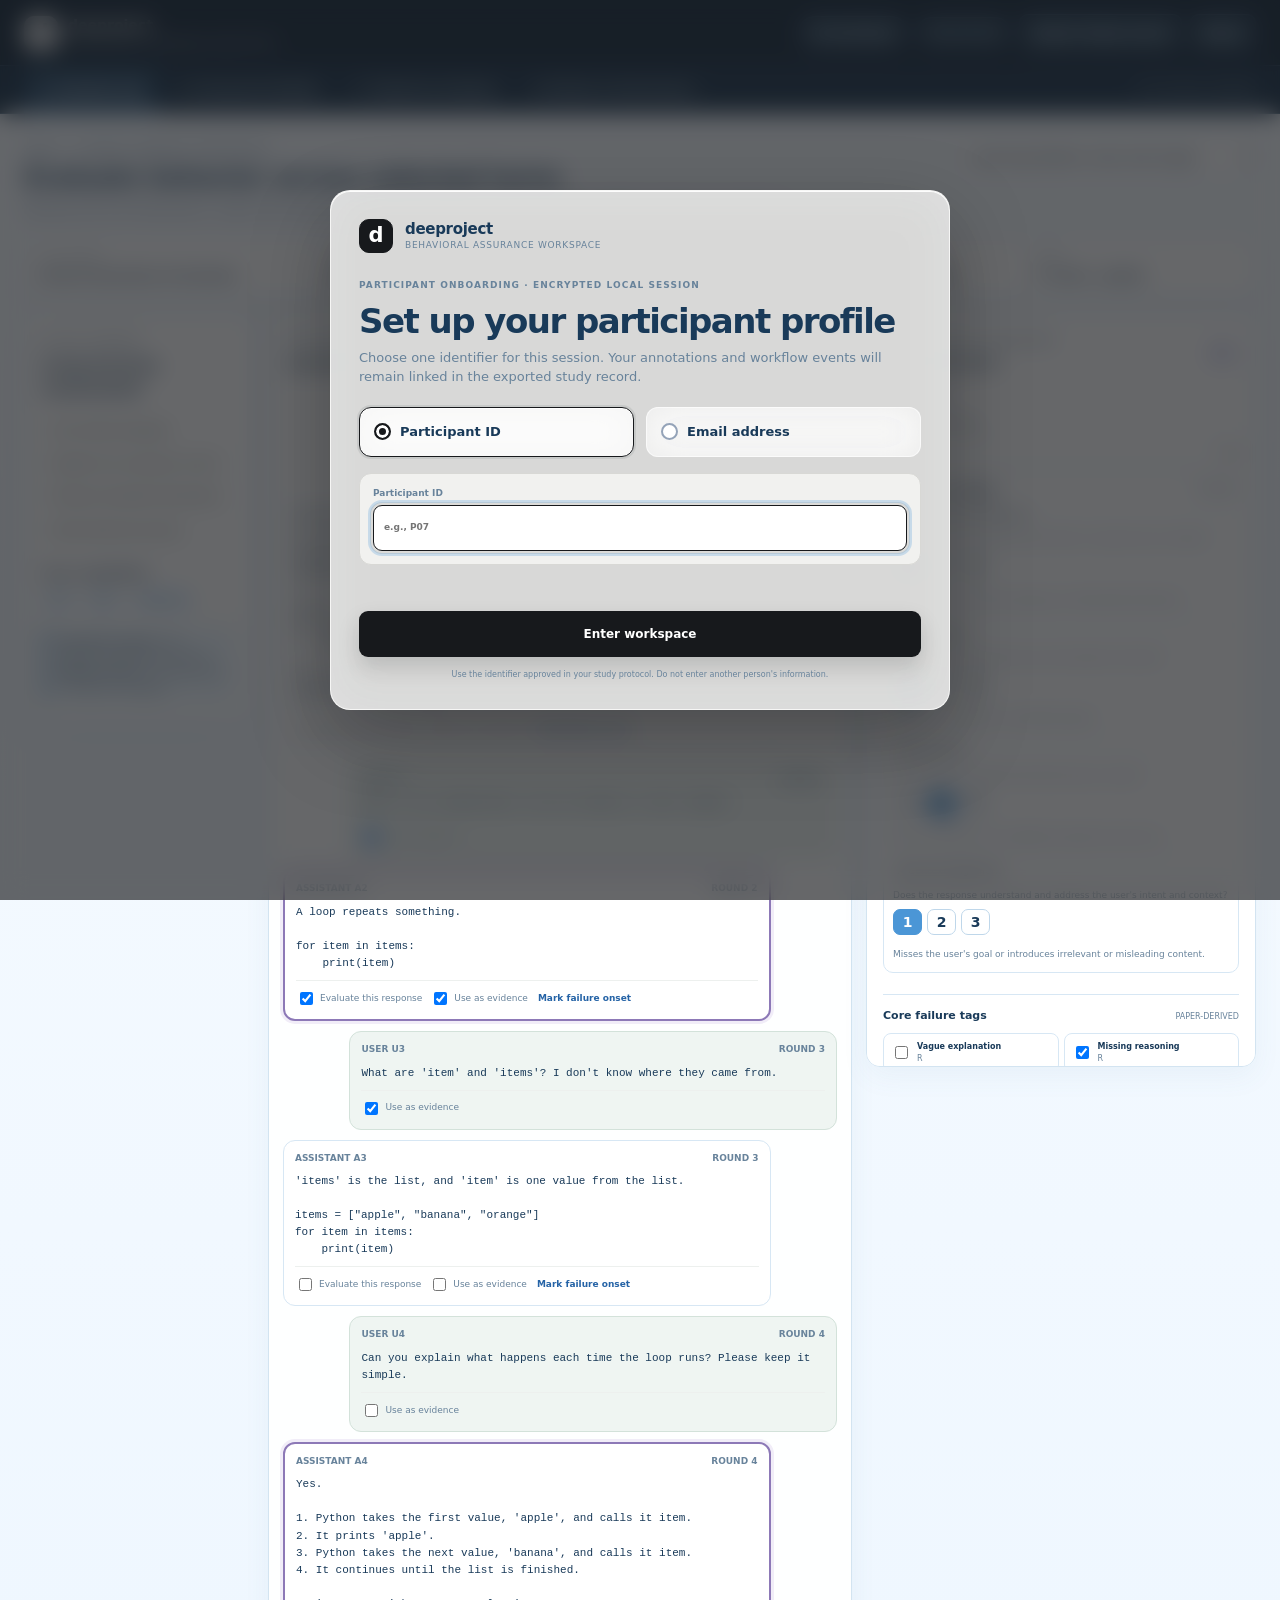
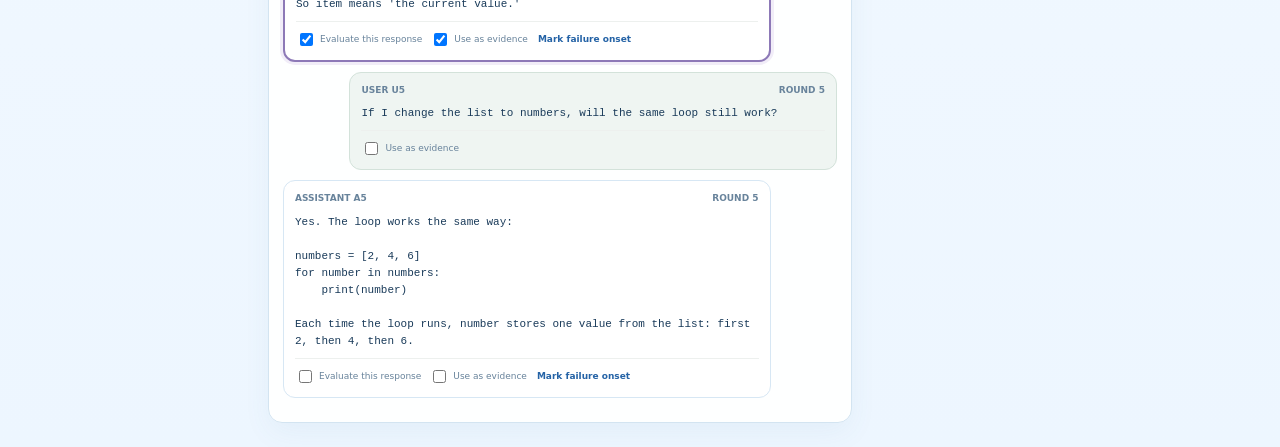
==== index.html @ 68ebdf33 "Add Deeproject testing prototype" ====
<!doctype html>
<html lang="en">
<head>
  <meta charset="utf-8">
  <meta name="viewport" content="width=device-width, initial-scale=1">
  <meta name="description" content="Deeproject behavioral assurance prototype">
  <title>deeproject - Behavioral Assurance</title>
  <link rel="stylesheet" href="./styles.css">
  <link rel="stylesheet" href="./onboarding.css">
</head>
<body>
  <div class="app-shell">
    <header class="topbar">
      <a class="brand" href="#scenario" aria-label="Deeproject home">
        <span class="brand-mark">d</span>
        <span><b>deeproject</b><small>Behavioral assurance prototype</small></span>
      </a>
      <div class="top-actions">
        <button id="profileButton" class="profile-chip" aria-label="Edit participant profile">Set participant</button>
        <span id="saveStatus" class="status-pill">Saved locally</span>
        <button id="exportStudy" class="button secondary">Export study record</button>
        <button id="resetStudy" class="button ghost">Reset</button>
      </div>
    </header>

    <nav class="primary-nav" aria-label="Primary navigation">
      <button data-route="scenario" class="nav-item active">1. Scenario Lab</button>
      <button data-route="framework" class="nav-item">2. Framework Builder</button>
      <button data-route="horizon" class="nav-item">3. Trajectory Analysis</button>
      <button data-route="review" class="nav-item">4. Review & Governance</button>
      <span id="progressText" class="progress-text">0 of 2 tasks complete</span>
    </nav>

    <main id="viewRoot" tabindex="-1"></main>
  </div>

  <div id="toast" class="toast" role="status" aria-live="polite"></div>
  <div id="onboardingModal" class="modal-backdrop hidden" role="dialog" aria-modal="true" aria-labelledby="onboardingTitle">
    <section class="onboarding-card">
      <div class="onboarding-brand"><span class="brand-mark dark">d</span><span><b>deeproject</b><small>Behavioral assurance workspace</small></span></div>
      <span class="eyebrow">Participant onboarding · encrypted local session</span>
      <h1 id="onboardingTitle">Set up your participant profile</h1>
      <p>Choose one identifier for this session. Your annotations and workflow events will remain linked in the exported study record.</p>
      <div class="identity-choice">
        <label class="identity-option"><input type="radio" name="identityType" value="participant_id" checked><span class="identity-radio" aria-hidden="true"></span><span class="identity-copy"><b>Participant ID</b></span></label>
        <label class="identity-option"><input type="radio" name="identityType" value="email"><span class="identity-radio" aria-hidden="true"></span><span class="identity-copy"><b>Email address</b></span></label>
      </div>
      <label class="stacked-label identity-field"><span id="identityLabel">Participant ID</span><input id="identityInput" autocomplete="off" placeholder="e.g., P07"></label>
      <div id="onboardingError" class="form-error" role="alert"></div>
      <button id="startWorkspace" class="button primary full">Enter workspace</button>
      <small class="privacy-copy">Use the identifier approved in your study protocol. Do not enter another person's information.</small>
    </section>
  </div>
  <script type="module" src="./app.js"></script>
</body>
</html>
---- styles.css ----
:root{
--ink:#193a59;
--muted:#68839b;
--bg:#f1f8ff;
--surface:#fff;
--line:#dbe5ee;
--line2:#c7d4df;
--nav:#e3f2ff;
--green:#4b96d6;
--green2:#eaf5ff;
--teal:#4b96d6;
--purple:#78afe0;
--red:#a94444;
--amber:#a66a1f;
--shadow:0 18px 48px rgba(14,32,56,.11);
--radius:14px;
--mono:"SFMono-Regular",Consolas,monospace}
*{
box-sizing:border-box}
body{
margin:0;
background:var(--bg);
color:var(--ink);
font:14px/1.5 Inter,ui-sans-serif,system-ui,-apple-system,BlinkMacSystemFont,"Segoe UI",sans-serif}
button,input,select,textarea{
font:inherit}
button{
cursor:pointer}
button:focus-visible,input:focus-visible,select:focus-visible,textarea:focus-visible{
outline:3px solid rgba(75,150,214,.25);
outline-offset:2px}
.app-shell{
min-height:100vh}
.topbar{
height:66px;
padding:0 24px;
background:linear-gradient(105deg,#eaf6ff 0%,#dceeff 55%,#e8f4ff 100%);
color:var(--ink);
display:flex;
align-items:center;
justify-content:space-between}
.brand{
display:flex;
align-items:center;
gap:10px;
color:var(--ink);
text-decoration:none}
.brand-mark{
width:34px;
height:34px;
border:1px solid rgba(100,224,229,.46);
border-radius:10px;
display:grid;
place-items:center;
font-size:21px;
font-weight:800}
.brand b,.brand small{
display:block}
.brand small{
color:#68839a;
font-size:10px;
letter-spacing:.06em;
text-transform:uppercase}
.top-actions,.header-actions,.decision-actions,.chip-row,.message-actions,.legend{
display:flex;
align-items:center;
gap:8px}
.primary-nav{
height:48px;
padding:0 24px;
background:#d9ecfc;
display:flex;
align-items:stretch;
gap:2px;
border-top:1px solid rgba(110,213,219,.13)}
.nav-item{
border:0;
background:transparent;
color:#58758f;
padding:0 15px;
font-size:12px;
font-weight:700}
.nav-item.active{
color:#153e66;
background:rgba(255,255,255,.72);
box-shadow:inset 0 -3px #4b96d6}
.progress-text{
margin-left:auto;
align-self:center;
color:#68839a;
font-size:11px}
.status-pill{
display:inline-flex;
padding:6px 10px;
border-radius:999px;
background:#edf7ff;
color:#245b84;
font-size:11px}
.button{
border:1px solid var(--line2);
border-radius:9px;
background:#fff;
color:var(--ink);
padding:9px 13px;
font-weight:750;
font-size:12px}
.button:hover{
transform:translateY(-1px);
box-shadow:0 5px 16px rgba(20,35,28,.08)}
.button.primary{
background:linear-gradient(110deg,#4b91cc,#68aae2);
border-color:var(--green);
color:#fff}
.button.success{
background:linear-gradient(110deg,#4b91cc,#68aae2);
border-color:#4d94cf;
color:#fff}
.button.secondary{
background:#fff}
.topbar .button.secondary{
background:#25372f;
border-color:#43574e;
color:#fff}
.button.ghost{
background:transparent;
color:inherit}
.topbar .button.ghost{
border-color:#41544c}
.button.full{
width:100%;
margin-top:12px}
.page{
padding:24px;
max-width:1680px;
margin:auto}
.page-header{
display:flex;
align-items:flex-start;
justify-content:space-between;
gap:24px;
margin-bottom:18px}
.page-header h1{
font-size:25px;
line-height:1.15;
margin:5px 0 6px;
letter-spacing:-.03em}
.page-header p{
margin:0;
max-width:780px;
color:var(--muted)}
.eyebrow{
font-size:9px;
color:var(--muted);
text-transform:uppercase;
letter-spacing:.12em;
font-weight:850}
.scenario-select,select,input,textarea{
border:1px solid var(--line2);
background:#fff;
border-radius:9px;
padding:9px 10px;
color:var(--ink)}
.scenario-select{
min-width:300px}
.context-strip{
display:grid;
grid-template-columns:1fr 1fr 1.4fr .8fr;
background:#fff;
border:1px solid var(--line);
border-radius:var(--radius);
margin-bottom:14px;
overflow:hidden}
.context-strip>div{
padding:12px 14px;
border-right:1px solid var(--line)}
.context-strip>div:last-child{
border:0}
.context-strip span,.summary-card span{
display:block;
font-size:9px;
color:var(--muted);
text-transform:uppercase;
letter-spacing:.07em}
.context-strip b{
font-size:11px}
.scenario-layout{
display:grid;
grid-template-columns:230px minmax(460px,1fr) 390px;
gap:14px;
align-items:start}
.context-panel,.conversation-panel,.evaluation-panel,.card,.framework-sidebar,.framework-editor,.quality-panel{
background:rgba(255,255,255,.94);
border:1px solid var(--line);
border-radius:var(--radius);
box-shadow:0 10px 32px rgba(16,42,68,.055)}
.context-panel,.evaluation-panel,.framework-sidebar,.quality-panel{
padding:16px}
.context-panel h2{
font-size:16px;
margin:4px 0 12px}
.context-panel h3{
font-size:11px;
margin:18px 0 7px}
.constraint{
font-size:11px;
border-bottom:1px solid #edf1ef;
padding:8px 0;
color:#34453e}
.chip{
font-size:9px;
padding:4px 7px;
border-radius:999px;
background:var(--green2);
color:var(--green);
font-weight:750}
.retrieval-item{
padding:8px;
border:1px dashed #b7cbc1;
border-radius:8px;
margin-top:6px;
font-size:10px}
.notice{
margin-top:14px;
padding:10px;
border-left:3px solid var(--teal);
background:#f1f8f7;
color:#45574f;
font-size:10px;
border-radius:6px}
.notice.warning{
border-color:var(--amber);
background:#fff8eb}
.conversation-panel{
padding:14px}
.conversation-head,.panel-title,.section-title{
display:flex;
justify-content:space-between;
align-items:center;
gap:10px}
.conversation-head{
padding:3px 3px 12px}
.conversation-head h2,.panel-title h2,.section-title h2{
font-size:14px;
margin:3px 0}
.legend{
font-size:9px;
color:var(--muted)}
.dot{
width:8px;
height:8px;
border-radius:50%;
display:inline-block}
.dot.target{
background:var(--purple)}
.dot.evidence{
background:var(--teal)}
.message-card{
width:88%;
border:1px solid var(--line);
border-radius:12px;
padding:11px;
margin:0 0 10px;
background:#fff}
.message-card.user{
margin-left:auto;
background:#eff5f2;
border-color:#d3e2da}
.message-card.selected-target{
border:2px solid #8d79b7;
box-shadow:0 0 0 3px #f1edf8}
.message-meta{
display:flex;
justify-content:space-between;
color:var(--muted);
font-size:9px;
font-weight:750;
text-transform:uppercase}
.message-card pre{
white-space:pre-wrap;
font:11px/1.55 var(--mono);
margin:8px 0}
.message-actions{
border-top:1px solid #edf0ee;
padding-top:8px;
font-size:9px;
color:var(--muted);
flex-wrap:wrap}
.message-actions label{
display:flex;
align-items:center;
gap:4px}
.text-button,.icon-button{
border:0;
background:transparent;
color:var(--teal);
padding:2px;
font-size:9px;
font-weight:750}
.evaluation-panel{
max-height:calc(100vh - 145px);
overflow:auto;
position:sticky;
top:14px}
.count-badge{
display:grid;
place-items:center;
border-radius:999px;
background:#eee9f7;
color:var(--purple);
padding:5px 8px;
font-size:10px;
font-weight:800}
.selection-summary{
display:flex;
gap:5px;
margin:9px 0}
.selection-summary span{
padding:4px 8px;
background:#eee9f7;
color:var(--purple);
border-radius:999px;
font-weight:800;
font-size:10px}
.evaluation-panel section{
padding:13px 0;
border-top:1px solid var(--line)}
.section-title h3{
font-size:11px;
margin:0}
.section-title>span{
font-size:8px;
color:var(--muted);
text-transform:uppercase}
.dimension-card{
border:1px solid var(--line);
border-radius:10px;
margin:8px 0;
padding:9px}
.dimension-card legend{
font-size:10px;
padding:0 4px}
.dimension-card p,.dimension-card small{
font-size:9px;
color:var(--muted);
margin:2px 0}
.score-options{
display:flex;
gap:5px;
margin:7px 0}
.score-options input{
position:absolute;
opacity:0}
.score-options span{
display:grid;
place-items:center;
width:29px;
height:26px;
border:1px solid var(--line2);
border-radius:7px;
font-weight:800}
.score-options input:checked+span{
background:var(--green);
color:#fff;
border-color:var(--green)}
.tag-grid{
display:grid;
grid-template-columns:1fr 1fr;
gap:5px;
margin-top:8px}
.tag-check{
display:flex;
gap:6px;
align-items:center;
padding:7px;
border:1px solid var(--line);
border-radius:8px}
.tag-check b,.tag-check small{
display:block;
font-size:8px}
.tag-check small{
color:var(--muted)}
.custom-tag{
display:flex;
justify-content:space-between;
align-items:center;
padding:6px 8px;
background:#f5f3fa;
border-radius:8px;
margin:5px 0}
.custom-tag b,.custom-tag small{
display:block;
font-size:9px}
.custom-tag small{
color:var(--muted)}
.mini-form{
display:grid;
grid-template-columns:1fr 1fr;
gap:6px;
margin-top:8px}
.mini-form input,.mini-form select{
min-width:0;
font-size:9px;
padding:7px}
.mini-form .button{
font-size:9px;
padding:7px}
.empty-copy,.subtle{
color:var(--muted);
font-size:9px}
.field-row,.two-fields,.anchor-grid{
display:grid;
grid-template-columns:1fr 1fr;
gap:10px}
.field-row label,.stacked-label,.framework-editor label{
display:grid;
gap:5px;
color:var(--muted);
font-size:9px;
font-weight:750}
.field-row select{
width:100%}
.stacked-label textarea{
min-height:70px;
resize:vertical}
.decision-actions{
display:grid;
grid-template-columns:1fr 1fr 1fr}
.comparator-card{
margin-top:14px;
padding:15px;
background:#fff;
border:1px solid var(--line);
border-radius:var(--radius)}
.comparator-grid,.summary-grid,.integration-grid{
display:grid;
grid-template-columns:repeat(4,1fr);
gap:10px;
margin-top:10px}
.comparator-grid article{
padding:11px;
background:#f7f9f8;
border:1px solid var(--line);
border-radius:10px}
.comparator-grid span,.comparator-grid b{
display:block}
.comparator-grid span{
font-size:8px;
color:var(--muted);
text-transform:uppercase}
.comparator-grid b{
font-size:10px;
margin:3px 0}
.comparator-grid p{
font-size:9px;
color:var(--muted);
margin:0}
.framework-shell{
display:grid;
grid-template-columns:260px minmax(560px,1fr) 280px;
gap:14px;
align-items:start}
.framework-sidebar,.quality-panel{
position:sticky;
top:14px}
.framework-sidebar .stacked-label{
margin-bottom:11px}
.core-list h2{
font-size:12px}
.core-item{
padding:9px;
border:1px solid var(--line);
border-radius:9px;
margin:7px 0}
.core-item.active{
border-color:#7aa58f;
background:var(--green2)}
.core-item b{
font-size:9px}
.core-item p{
font-size:8px;
color:var(--muted);
margin:4px 0}
.framework-editor{
padding:0 18px}
.editor-section{
display:grid;
grid-template-columns:32px 1fr;
gap:9px;
padding:18px 0;
border-bottom:1px solid var(--line)}
.editor-section:last-child{
border:0}
.editor-section h2{
font-size:13px;
margin:1px 0 10px}
.step-number,.score-box{
display:grid;
place-items:center;
width:25px;
height:25px;
border-radius:8px;
background:var(--green2);
color:var(--green);
font-weight:850}
.framework-editor input,.framework-editor select,.framework-editor textarea{
width:100%}
.framework-editor textarea{
min-height:78px;
resize:vertical}
.anchor-grid{
grid-template-columns:repeat(3,1fr)}
.anchor-grid textarea{
min-height:130px}
.anchor-grid label{
position:relative}
.score-box{
display:inline-grid;
margin-right:5px}
.quality-score span,.quality-score b{
display:block}
.quality-score b{
font-size:25px}
.progress-bar{
height:7px;
background:#e7ece9;
border-radius:999px;
overflow:hidden;
margin:8px 0 13px}
.progress-bar i{
display:block;
height:100%;
background:var(--green)}
.quality-check{
display:flex;
gap:8px;
padding:8px;
border-bottom:1px solid var(--line);
font-size:9px}
.quality-check.pass b{
color:var(--green)}
.quality-check.fail b{
color:var(--amber)}
.preview-card{
margin-top:15px}
.preview-card pre,.json-preview{
white-space:pre-wrap;
overflow:auto;
font:9px/1.5 var(--mono);
background:#15211c;
color:#cbe2d7;
border-radius:10px;
padding:12px}
.summary-card{
padding:15px;
background:#fff;
border:1px solid var(--line);
border-radius:var(--radius)}
.summary-card b{
display:block;
font-size:18px;
margin:5px 0}
.summary-card p{
font-size:9px;
color:var(--muted);
margin:0}
.review-layout{
display:grid;
grid-template-columns:1.25fr .75fr;
gap:14px;
margin-top:14px}
.card{
padding:16px}
.card table{
width:100%;
border-collapse:collapse;
margin-top:10px}
.card th,.card td{
text-align:left;
border-bottom:1px solid var(--line);
padding:9px;
font-size:9px}
.integration-grid{
grid-template-columns:repeat(3,1fr)}
.integration-grid .card h2{
font-size:15px}
.integration-row{
padding:9px 0;
border-bottom:1px solid var(--line);
font-size:10px}
.integration-row b{
color:var(--green);
margin-right:7px}
.architecture-flow{
display:flex;
align-items:center;
justify-content:center;
gap:13px;
margin:25px 0}
.architecture-flow div{
border:1px solid var(--line2);
padding:13px;
border-radius:10px;
background:#f8faf9;
font-weight:750;
font-size:10px}
.toast{
position:fixed;
right:18px;
bottom:18px;
background:#13201a;
color:#fff;
border-radius:10px;
padding:11px 14px;
box-shadow:var(--shadow);
font-size:11px;
opacity:0;
transform:translateY(10px);
pointer-events:none;
transition:.2s;
z-index:50}
.toast.show{
opacity:1;
transform:translateY(0)}
@media(max-width:1180px){
.scenario-layout{
grid-template-columns:200px 1fr}
.evaluation-panel{
grid-column:1/-1;
position:static;
max-height:none}
.framework-shell{
grid-template-columns:220px 1fr}
.quality-panel{
grid-column:1/-1;
position:static}
.comparator-grid{
grid-template-columns:1fr 1fr}
}
@media(max-width:760px){
.topbar{
height:auto;
padding:12px;
align-items:flex-start}
.top-actions{
flex-wrap:wrap;
justify-content:flex-end}
.primary-nav{
padding:0 8px;
overflow:auto}
.nav-item{
padding:0 9px;
white-space:nowrap}
.progress-text{
display:none}
.page{
padding:13px}
.page-header{
display:block}
.page-header>*+*{
margin-top:12px}
.scenario-select{
min-width:0;
width:100%}
.context-strip,.scenario-layout,.framework-shell,.review-layout,.summary-grid,.integration-grid{
grid-template-columns:1fr}
.context-strip>div{
border-right:0;
border-bottom:1px solid var(--line)}
.context-panel,.framework-sidebar,.quality-panel{
position:static}
.message-card{
width:96%}
.anchor-grid,.comparator-grid{
grid-template-columns:1fr}
.evaluation-panel{
grid-column:auto}
.architecture-flow{
flex-direction:column}
.framework-editor{
padding:0 12px}
}

/* CHI/AAAI study extensions */
.criterion-list{
display:grid;
gap:8px}
.criterion-tab{
width:100%;
text-align:left;
border:1px solid #dfe3e8;
background:#fff;
border-radius:10px;
padding:10px}
.criterion-tab.active{
border-color:#111827}
.criterion-tab small{
display:block;
color:#667085;
margin-top:4px}
.timeline-grid{
display:grid;
grid-template-columns:repeat(5,minmax(90px,1fr));
gap:12px}
.timeline-node{
border:1px solid #dfe3e8;
border-top:5px solid #98a2b3;
border-radius:10px;
padding:14px}
.timeline-node span,.timeline-node small{
display:block}
.timeline-node.onset{
border-top-color:#d92d20}
.timeline-node.at-risk{
border-top-color:#f79009}
.timeline-node.recovered{
border-top-color:#12b76a}
.metric-row{
display:grid;
grid-template-columns:1fr auto;
gap:8px;
margin:14px 0}
.metric-row i{
grid-column:1/-1;
height:7px;
background:#155eef;
border-radius:9px}
.constraint-row{
display:flex;
justify-content:space-between;
padding:12px 0;
border-bottom:1px solid #eaecf0}
.proposal-grid{
display:grid;
grid-template-columns:repeat(4,1fr);
gap:10px}
.proposal-grid div{
padding:12px;
background:#f8fafc;
border-radius:10px}
.proposal-grid span,.proposal-grid b{
display:block}
.auto-proposal{
margin-bottom:16px}
@media(max-width:900px){
.timeline-grid,.proposal-grid{
grid-template-columns:1fr 1fr}
}

/* Multi-value domain failure tags */
.framework-editor .failure-tags-field {
display: block;
margin-top: 18px;
padding-bottom: 18px;
}

.framework-editor #criterionTags {
display: block;
width: 100%;
min-height: 140px;
margin-top: 7px;
padding: 13px 14px;
line-height: 1.6;
resize: vertical;
}

.framework-editor .failure-tags-field small {
display: block;
margin-top: 7px;
color: var(--muted);
}

/* Turn-level trajectory analytics */
.source-switcher, .timeline-strip, .heat-legend, .prediction-stats { display: flex; align-items: center; gap: 8px; }
.comparator-toggle { border: 1px solid var(--line2); background: #fff; border-radius: 999px; padding: 8px 12px; font-weight: 750; color: var(--muted); }
.comparator-toggle.active { background: var(--nav); border-color: var(--nav); color: #fff; }
.compact-timeline, .heatmap-card { margin-bottom: 14px; }
.timeline-strip { overflow-x: auto; padding: 5px 0; }
.compact-turn { min-width: 92px; border: 1px solid var(--line); border-top: 4px solid #98a2b3; border-radius: 9px; background: #fff; padding: 8px; text-align: left; }
.compact-turn b, .compact-turn span, .prediction-stats span, .prediction-stats b { display: block; }
.compact-turn span { font-size: 9px; color: var(--muted); }
.compact-turn.violated { border-top-color: #d92d20; }
.compact-turn.persistent, .compact-turn.at-risk { border-top-color: #f79009; }
.compact-turn.recovered { border-top-color: #12b76a; }
.compact-turn.retained { border-top-color: #667085; }
.compact-turn.predicted { border-style: dashed; border-top-color: #7f56d9; background: #f9f5ff; }
.compact-turn.active { box-shadow: 0 0 0 3px rgba(33,126,120,.18); }
.timeline-link { color: #98a2b3; font-weight: 900; }
.timeline-link.prediction { color: #7f56d9; }
.trajectory-scroll { overflow-x: auto; padding-bottom: 8px; }
.trajectory-matrix { min-width: 820px; }
.heat-row { display: grid; grid-template-columns: minmax(230px,1.6fr) repeat(var(--turn-count),minmax(72px,.55fr)) minmax(90px,.7fr); gap: 6px; align-items: center; margin: 6px 0; }
.heat-header { position: sticky; top: 0; background: #fff; z-index: 2; font-size: 10px; color: var(--muted); font-weight: 800; }
.heat-header > div:not(:first-child) { text-align: center; }
.heat-label { display: flex; flex-direction: column; min-width: 0; }
.heat-label b { font-size: 11px; white-space: nowrap; overflow: hidden; text-overflow: ellipsis; }
.heat-label span { font-size: 9px; color: var(--muted); }
.heat-label.domain { padding-left: 12px; border-left: 3px solid #7f56d9; }
.heat-label.tag { padding-left: 12px; border-left: 3px solid #f79009; }
.heat-section-label { margin: 16px 0 7px; padding: 7px 9px; background: #f2f4f7; border-radius: 7px; color: #475467; font-size: 9px; font-weight: 850; text-transform: uppercase; letter-spacing: .08em; }
.heat-cell { height: 38px; border: 0; border-radius: 7px; font-weight: 850; }
.heat-cell.score-1, .heat-legend .score-1 { background: #fee4e2; color: #b42318; }
.heat-cell.score-2, .heat-legend .score-2 { background: #fef0c7; color: #b54708; }
.heat-cell.score-3, .heat-legend .score-3 { background: #dcfae6; color: #067647; }
.heat-cell.empty, .heat-cell.tag-off { background: #f2f4f7; color: #98a2b3; }
.heat-cell.tag-on { background: #fce7f6; color: #c11574; }
.heat-cell.disagreement-0 { background: #dcfae6; color: #067647; }
.heat-cell.disagreement-1 { background: #fef0c7; color: #b54708; }
.heat-cell.disagreement-2 { background: #fee4e2; color: #b42318; }
.heat-legend span { display: inline-grid; place-items: center; width: 24px; height: 24px; border-radius: 6px; font-weight: 850; }
.prediction-cell { height: 38px; display: grid; place-items: center; border-radius: 7px; background: #f2f4f7; font-weight: 850; }
.prediction-cell.risk-low { background: #ecfdf3; color: #067647; }
.prediction-cell.risk-medium { background: #fffaeb; color: #b54708; }
.prediction-cell.risk-high { background: #fef3f2; color: #b42318; }
.trajectory-bottom { display: grid; grid-template-columns: 1.2fr .8fr; gap: 14px; }
.turn-text { white-space: pre-wrap; background: #f8faf9; border: 1px solid var(--line); border-radius: 9px; padding: 12px; }
.prediction-stats { margin: 12px 0; }
.prediction-stats article { flex: 1; background: #f8faf9; border-radius: 9px; padding: 12px; }
.prediction-stats b { font-size: 24px; }
.comparator-explanation { margin-top: 14px; }

@media (max-width: 800px) {
  .source-switcher { flex-wrap: wrap; margin-top: 12px; }
  .trajectory-bottom { grid-template-columns: 1fr; }
  .heat-row { grid-template-columns: minmax(180px,1.4fr) repeat(var(--turn-count),68px) 88px; }
}

/* Combined Review & Governance */
.governance-section, .export-section { margin-top: 14px; }
.governance-summary { display: grid; grid-template-columns: repeat(4,1fr); gap: 10px; margin: 14px 0; }
.governance-summary article { background: #f8faf9; border: 1px solid var(--line); border-radius: 9px; padding: 11px; }
.governance-summary span, .governance-summary b, .annotator-row small { display: block; }
.governance-summary span { color: var(--muted); font-size: 9px; text-transform: uppercase; }
.governance-summary b { margin-top: 4px; font-size: 18px; }
.annotator-list { display: grid; gap: 8px; margin: 14px 0; }
.annotator-row { display: grid; grid-template-columns: minmax(130px,1fr) 150px auto; gap: 10px; align-items: center; border: 1px solid var(--line); border-radius: 9px; padding: 10px; }
.annotator-row small { color: var(--muted); font-size: 9px; }
.annotator-actions, .export-actions { display: flex; gap: 8px; flex-wrap: wrap; }
.annotation-table-wrapper { overflow-x: auto; margin: 14px 0; }
.annotation-table { min-width: 650px; }
.integration-grid.compact { grid-template-columns: 1fr 1fr; gap: 14px; margin-top: 16px; }
.integration-grid.compact article { border: 1px solid var(--line); border-radius: 10px; padding: 14px; }
.integration-example { display: grid; gap: 6px; margin-top: 14px; padding: 13px; border-radius: 9px; background: #f8faf9; }
.integration-example code { overflow-x: auto; padding: 9px; background: #15211c; color: #cbe2d7; border-radius: 7px; }
.integration-example small { color: var(--muted); }

.governance-section .decision-actions .button,
.export-section .export-actions .button {
  flex: 0 0 210px;
  width: 210px;
  min-height: 42px;
  padding: 0 16px;
  border-radius: 10px;
  font-size: 11px;
  line-height: 1.2;
  white-space: nowrap;
}

.governance-section .decision-actions {
  display: flex;
  justify-content: flex-start;
  align-items: center;
  gap: 9px;
  margin-top: 14px;
}

.auto-proposal .decision-actions {
  display: flex;
  justify-content: flex-start;
  align-items: center;
  gap: 9px;
  margin-top: 12px;
}

.auto-proposal .decision-actions .button {
  width: auto;
  min-width: 0;
  padding: 8px 13px;
  font-size: 10px;
  white-space: nowrap;
}

@media (max-width: 760px) {
  .governance-summary, .integration-grid.compact { grid-template-columns: 1fr 1fr; }
  .annotator-row { grid-template-columns: 1fr; }
  .governance-section .decision-actions { align-items: stretch; flex-direction: column; }
  .governance-section .decision-actions .button { width: 100%; }
  .auto-proposal .decision-actions { align-items: stretch; flex-direction: column; }
  .auto-proposal .decision-actions .button { width: 100%; }
  .governance-section .decision-actions .button,
  .export-section .export-actions .button { flex-basis: auto; width: 100%; }
}

/* Monochrome product theme: warm light gray surfaces with black actions. */
:root {
  --ink: #202326;
  --muted: #6f7479;
  --bg: #f1f1ef;
  --surface: #fbfbfa;
  --line: #dfdfdc;
  --line2: #cbcbc7;
  --nav: #e7e7e4;
  --green: #202326;
  --green2: #eeeeeb;
  --teal: #4b5055;
  --purple: #74797e;
  --shadow: 0 14px 38px rgba(20, 22, 24, .07);
}

body { background: #f1f1ef; }

.topbar {
  color: #202326;
  background: #f8f8f7;
  border-bottom-color: #d8d8d5;
}

.primary-nav {
  background: #e7e7e4;
  border-bottom-color: #d4d4d0;
}

.nav-item { color: #666b70; }
.nav-item.active {
  color: #17191c;
  background: #f8f8f7;
  box-shadow: inset 0 -3px #202326;
}

.brand-mark {
  color: #fff;
  border-color: #17191c;
  background: #17191c;
}

.brand small,
.progress-text { color: #777c80; }

.status-pill,
.profile-chip,
.topbar .button.secondary,
.topbar .button.ghost {
  color: #34383c;
  background: #f5f5f3;
  border-color: #cececa;
}

.button,
.button.secondary,
.button.ghost {
  color: #282b2e;
  border-color: #cfcfcb;
  background: #fbfbfa;
  box-shadow: none;
}

.button:hover {
  border-color: #858585;
  box-shadow: 0 7px 18px rgba(20, 22, 24, .09);
}

.button.primary,
.button.success {
  color: #fff;
  border-color: #17191c;
  background: #17191c;
  box-shadow: 0 7px 18px rgba(20, 22, 24, .13);
}

.context-panel,
.conversation-panel,
.evaluation-panel,
.card,
.framework-sidebar,
.framework-editor,
.quality-panel,
.context-strip,
.comparator-card {
  background: #fbfbfa;
  border-color: #dededb;
  box-shadow: 0 9px 24px rgba(20, 22, 24, .045);
}

.notice,
.preview-card pre,
.json-preview,
.integration-example code {
  color: #34383c;
  background: #eeeeeb;
  border-color: #d5d5d1;
}

.notice { border-left-color: #555a5f; }
.criterion-tab.active,
.compact-turn.active {
  border-color: #555a5f;
  box-shadow: 0 0 0 3px rgba(32, 35, 38, .09);
}
.progress-bar i { background: #33373b; }

/* Subtle monochrome glass layer. */
.topbar,
.primary-nav {
  background: rgba(247, 247, 245, .78);
  backdrop-filter: blur(20px) saturate(125%);
  -webkit-backdrop-filter: blur(20px) saturate(125%);
}

.context-panel,
.conversation-panel,
.evaluation-panel,
.card,
.framework-sidebar,
.framework-editor,
.quality-panel,
.context-strip,
.comparator-card {
  background: rgba(255, 255, 255, .68);
  border-color: rgba(255, 255, 255, .82);
  box-shadow: 0 12px 34px rgba(20, 22, 24, .07), inset 0 1px rgba(255, 255, 255, .9);
  backdrop-filter: blur(18px) saturate(120%);
  -webkit-backdrop-filter: blur(18px) saturate(120%);
}

.button,
.button.secondary,
.button.ghost {
  color: #24272a;
  background: rgba(255, 255, 255, .58);
  border-color: rgba(255, 255, 255, .88);
  box-shadow: 0 7px 20px rgba(20, 22, 24, .08), inset 0 1px rgba(255, 255, 255, .92);
  backdrop-filter: blur(14px) saturate(125%);
  -webkit-backdrop-filter: blur(14px) saturate(125%);
}

.button.primary,
.button.success {
  color: #fff;
  background: linear-gradient(135deg, rgba(18, 20, 23, .96), rgba(57, 61, 66, .92));
  border-color: rgba(255, 255, 255, .24);
  box-shadow: 0 10px 26px rgba(20, 22, 24, .18), inset 0 1px rgba(255, 255, 255, .18);
}

/* =========================================================
   Deeproject enterprise B2B SaaS theme
   Navy structure · white surfaces · cool gray · blue CTA
   ========================================================= */
:root {
  --ink: #172b3a;
  --muted: #647482;
  --bg: #f4f7fa;
  --surface: #ffffff;
  --line: #d9e2ea;
  --line2: #c4d0da;
  --nav: #0b1f33;
  --green: #2563a6;
  --green2: #e8f1fa;
  --teal: #2563a6;
  --purple: #567896;
  --shadow: 0 10px 28px rgba(15, 38, 60, .07);
}

body {
  color: var(--ink);
  background: #f4f7fa;
}

button:focus-visible,
input:focus-visible,
select:focus-visible,
textarea:focus-visible {
  outline: 3px solid rgba(37, 99, 166, .18);
  outline-offset: 2px;
}

/* Product chrome */
.topbar {
  color: #fff;
  background: #0b1f33;
  border-bottom: 1px solid #213b53;
  box-shadow: none;
  backdrop-filter: none;
  -webkit-backdrop-filter: none;
}

.topbar .brand,
.topbar .brand b {
  color: #fff;
}

.topbar .brand small {
  color: #aebdca;
}

.topbar .brand-mark {
  color: #0b1f33;
  background: #fff;
  border-color: rgba(255, 255, 255, .72);
}

.primary-nav {
  color: #fff;
  background: #102a43;
  border-top: 0;
  border-bottom: 1px solid #24435e;
  box-shadow: none;
  backdrop-filter: none;
  -webkit-backdrop-filter: none;
}

.nav-item {
  color: #aebdca;
  background: transparent;
}

.nav-item:hover {
  color: #fff;
  background: rgba(255, 255, 255, .06);
}

.nav-item.active {
  color: #fff;
  background: rgba(255, 255, 255, .09);
  box-shadow: inset 0 -3px #5f9bd3;
}

.progress-text {
  color: #aebdca;
}

.topbar .profile-chip,
.topbar .status-pill,
.topbar .button.secondary,
.topbar .button.ghost {
  color: #e8eef3;
  background: rgba(255, 255, 255, .07);
  border-color: rgba(255, 255, 255, .18);
  box-shadow: none;
}

.topbar .button:hover,
.topbar .profile-chip:hover {
  background: rgba(255, 255, 255, .12);
  border-color: rgba(255, 255, 255, .28);
}

/* Stable white workspace surfaces */
.context-panel,
.conversation-panel,
.evaluation-panel,
.card,
.framework-sidebar,
.framework-editor,
.quality-panel,
.context-strip,
.comparator-card,
.heatmap-card,
.compact-timeline {
  color: var(--ink);
  background: #fff;
  border: 1px solid #d9e2ea;
  box-shadow: 0 8px 24px rgba(15, 38, 60, .055);
  backdrop-filter: none;
  -webkit-backdrop-filter: none;
}

/* Form controls */
input,
select,
textarea {
  color: #172b3a;
  background: #fff;
  border-color: #c4d0da;
  box-shadow: none;
}

input:hover,
select:hover,
textarea:hover {
  border-color: #9eb1c1;
}

input:focus,
select:focus,
textarea:focus {
  border-color: #2563a6;
  box-shadow: 0 0 0 3px rgba(37, 99, 166, .10);
}

/* Predictable button hierarchy */
.button,
.button.secondary,
.button.ghost {
  color: #27445d;
  background: #fff;
  border-color: #bfcbd5;
  box-shadow: none;
  backdrop-filter: none;
  -webkit-backdrop-filter: none;
}

.button:hover,
.button.secondary:hover,
.button.ghost:hover {
  color: #173a59;
  background: #f6f9fc;
  border-color: #8fa6b9;
  box-shadow: 0 4px 12px rgba(15, 38, 60, .07);
}

.button.primary,
.button.success {
  color: #fff;
  background: #2563a6;
  border-color: #2563a6;
  box-shadow: 0 5px 14px rgba(37, 99, 166, .18);
}

.button.primary:hover,
.button.success:hover {
  color: #fff;
  background: #1e4f86;
  border-color: #1e4f86;
}

/* Supporting elements */
.notice {
  color: #38566e;
  background: #edf4fa;
  border-color: #d2e1ed;
  border-left-color: #4f83b4;
}

.preview-card pre,
.json-preview,
.integration-example code {
  color: #29475f;
  background: #f1f5f8;
  border-color: #d9e2ea;
}

.criterion-tab.active,
.compact-turn.active,
.comparator-toggle.active {
  color: #173a59;
  background: #e8f1fa;
  border-color: #6f9fc9;
  box-shadow: 0 0 0 3px rgba(37, 99, 166, .09);
}

.progress-bar i {
  background: #2563a6;
}

a,
.text-button {
  color: #2563a6;
}

/* Critical contrast guardrail — keep this as the final block. */
.topbar {
  color: #ffffff !important;
  background: #0b1f33 !important;
  border-bottom: 1px solid #29445d !important;
}

.topbar .brand,
.topbar .brand b {
  color: #ffffff !important;
}

.topbar .brand small {
  color: #b7c5d1 !important;
}

.topbar .brand-mark {
  color: #0b1f33 !important;
  background: #ffffff !important;
  border-color: #ffffff !important;
}

.primary-nav {
  background: #102a43 !important;
  border-bottom: 1px solid #294b67 !important;
}

.primary-nav .nav-item {
  color: #b8c6d2 !important;
  background: transparent !important;
}

.primary-nav .nav-item:hover {
  color: #ffffff !important;
  background: #183a57 !important;
}

.primary-nav .nav-item.active {
  color: #ffffff !important;
  background: #1b3f5f !important;
  box-shadow: inset 0 -3px #78aede !important;
}

.primary-nav .progress-text {
  color: #b8c6d2 !important;
}

.topbar .profile-chip,
.topbar .status-pill,
.topbar .button.secondary,
.topbar .button.ghost {
  color: #f5f8fa !important;
  background: #18344d !important;
  border-color: #49657d !important;
}

/* Two-phase human / Auto-RHCA workflow */
.human-evaluation-form {
  min-width: 0;
  margin: 0;
  padding: 0;
  border: 0;
}

.human-evaluation-form:disabled {
  opacity: .68;
}

.locked-evaluation {
  display: grid;
  gap: 4px;
  margin-top: 16px;
  padding: 13px 15px;
  color: #27445d;
  background: #edf4fa;
  border: 1px solid #cbdce9;
  border-radius: 10px;
}

.locked-evaluation b,
.locked-evaluation span {
  display: block;
}

.locked-evaluation b {
  font-size: 11px;
  line-height: 1.3;
}

.locked-evaluation span {
  color: #5f7485;
  font-size: 10px;
  line-height: 1.45;
}

.human-lock-actions,
.auto-comparison-actions {
  display: flex;
  align-items: center;
  gap: 10px;
  margin-top: 12px;
  flex-wrap: wrap;
}

.auto-comparison-card {
  margin-top: 16px;
  border-left: 4px solid #2563a6;
}

.comparison-table-wrapper {
  overflow-x: auto;
  margin-top: 14px;
}

.comparison-table {
  width: 100%;
  min-width: 620px;
  border-collapse: collapse;
}

.comparison-table th,
.comparison-table td {
  padding: 10px 12px;
  border-bottom: 1px solid #d9e2ea;
  text-align: left;
}

.comparison-match {
  color: #246344;
  font-weight: 750;
}

.comparison-disagree {
  color: #9a4e1d;
  font-weight: 750;
}

.proposal-rationale {
  margin: 14px 0;
  padding: 12px 14px;
  background: #f4f7fa;
  border: 1px solid #d9e2ea;
  border-radius: 10px;
}

.proposal-rationale ul {
  margin: 7px 0 0;
  padding-left: 20px;
}

/* Scenario human-decision buttons: equal width and equal height. */
.evaluation-panel .decision-actions {
  display: grid;
  grid-template-columns: repeat(3, minmax(0, 1fr));
  align-items: stretch;
  gap: 10px;
  width: 100%;
  margin-top: 14px;
}

.evaluation-panel .decision-actions .button {
  width: 100%;
  min-width: 0;
  height: 44px;
  min-height: 44px;
  padding: 0 10px;
  font-size: 11px;
  line-height: 1;
  white-space: nowrap;
}

@media (max-width: 520px) {
  .evaluation-panel .decision-actions {
    grid-template-columns: 1fr;
  }
}

/* Keep the final scenario action compact on desktop. */
.evaluation-panel #completeScenario {
  display: block;
  width: 210px;
  min-width: 210px;
  height: 44px;
  min-height: 44px;
  margin-top: 14px;
  padding: 0 16px;
  font-size: 11px;
  white-space: nowrap;
}

@media (max-width: 520px) {
  .evaluation-panel #completeScenario {
    width: 100%;
    min-width: 0;
  }
}

/* Unified light-blue product theme */
:root {
  --ink: #17324d;
  --muted: #667f96;
  --bg: #eef7ff;
  --surface: #ffffff;
  --line: #d4e5f3;
  --line2: #bfd6e8;
  --nav: #dceeff;
  --green: #3484d8;
  --green2: #e7f3ff;
  --teal: #3b82c4;
  --purple: #609bd4;
  --shadow: 0 16px 42px rgba(44, 99, 145, .10);
}

body {
  background: linear-gradient(180deg, #f7fbff 0%, #edf6ff 100%);
}

.topbar {
  color: var(--ink);
  background: linear-gradient(105deg, #eaf6ff 0%, #dceeff 55%, #e8f4ff 100%);
  border-bottom: 1px solid #c8deef;
}

.brand,
.topbar .button.ghost {
  color: var(--ink);
}

.brand small,
.progress-text {
  color: #68839a;
}

.brand-mark {
  color: #245b8f;
  border-color: #9dc4e3;
  background: rgba(255, 255, 255, .72);
}

.primary-nav {
  background: #d9ecfc;
  border-top: 0;
  border-bottom: 1px solid #c5dced;
}

.nav-item {
  color: #58758f;
}

.nav-item.active {
  color: #153e66;
  background: rgba(255, 255, 255, .72);
  box-shadow: inset 0 -3px #4b96d6;
}

.status-pill,
.profile-chip {
  color: #245b84;
  background: #edf7ff;
  border: 1px solid #b8d5ea;
}

.topbar .button.secondary {
  color: #245b84;
  background: #ffffff;
  border-color: #b8d5ea;
}

.topbar .button.ghost {
  border-color: #b8d5ea;
}

.button.primary,
.button.success {
  color: #ffffff;
  background: linear-gradient(110deg, #3f86c9, #61a8e8);
  border-color: #3f86c9;
}

.context-panel,
.conversation-panel,
.evaluation-panel,
.card,
.framework-sidebar,
.framework-editor,
.quality-panel,
.context-strip,
.comparator-card {
  background: rgba(255, 255, 255, .96);
  border-color: #d3e4f1;
  box-shadow: 0 10px 28px rgba(61, 113, 156, .06);
}

.notice {
  background: #edf7ff;
  border-left-color: #4a97d5;
}

.preview-card pre,
.json-preview,
.integration-example code {
  color: #234c70;
  background: #eaf5ff;
  border: 1px solid #c9e0f1;
}

.criterion-tab.active,
.compact-turn.active {
  border-color: #529bd6;
  box-shadow: 0 0 0 3px rgba(82, 155, 214, .14);
}

.progress-bar i {
  background: #4b96d6;
}

/* Final interface system: one light-blue palette and one action-button scale */
:root {
  --ink: #193a59;
  --muted: #68839b;
  --bg: #f1f8ff;
  --surface: #ffffff;
  --line: #d7e7f4;
  --line2: #bfd7ea;
  --nav: #e3f2ff;
  --green: #4b96d6;
  --green2: #eaf5ff;
  --teal: #4b96d6;
  --purple: #78afe0;
}

button:focus-visible,
input:focus-visible,
select:focus-visible,
textarea:focus-visible {
  outline-color: rgba(75, 150, 214, .25);
}

.button {
  border-color: #bfd7ea;
  color: #244d70;
  background: rgba(255, 255, 255, .94);
  box-shadow: 0 4px 12px rgba(55, 108, 151, .04);
}

.button:hover {
  border-color: #88b9df;
  box-shadow: 0 8px 20px rgba(55, 108, 151, .11);
}

.button.primary,
.button.success {
  color: #fff;
  border-color: #4d94cf;
  background: linear-gradient(110deg, #4b91cc 0%, #68aae2 100%);
  box-shadow: 0 8px 20px rgba(71, 142, 201, .18);
}

.button.secondary,
.button.ghost {
  color: #29587e;
  border-color: #bfd7ea;
  background: rgba(255, 255, 255, .92);
}

.topbar .button.secondary,
.topbar .button.ghost {
  color: #29587e;
  border-color: #b7d2e7;
  background: rgba(255, 255, 255, .68);
}

.comparator-toggle.active {
  color: #27577e;
  border-color: #8ebce0;
  background: #dceeff;
}

.heat-label.domain {
  border-left-color: #75abe0;
}

.compact-turn.predicted {
  border-top-color: #78afe0;
  background: #eef7ff;
}

.timeline-link.prediction {
  color: #609fd5;
}

/* Scenario proposal, governance and export actions share the same geometry. */
.auto-proposal .decision-actions,
.governance-section .decision-actions,
.export-section .export-actions {
  display: flex;
  align-items: center;
  justify-content: flex-start;
  gap: 12px;
  margin-top: 16px;
  flex-wrap: wrap;
}

.auto-proposal .decision-actions .button,
.governance-section .decision-actions .button,
.export-section .export-actions .button {
  flex: 0 0 196px;
  width: 196px;
  min-width: 196px;
  min-height: 44px;
  padding: 0 18px;
  border-radius: 11px;
  font-size: 11px;
  line-height: 1.2;
  white-space: nowrap;
}

@media (max-width: 760px) {
  .auto-proposal .decision-actions,
  .governance-section .decision-actions,
  .export-section .export-actions {
    display: grid;
    grid-template-columns: 1fr;
  }

  .auto-proposal .decision-actions .button,
  .governance-section .decision-actions .button,
  .export-section .export-actions .button {
    width: 100%;
    min-width: 0;
    flex-basis: auto;
  }
}
---- onboarding.css ----
.profile-chip {
  max-width: 240px;
  overflow: hidden;
  padding: 8px 12px;
  color: #245b84;
  background: #edf7ff;
  border: 1px solid #b8d5ea;
  border-radius: 999px;
  font-size: 10px;
  font-weight: 750;
  text-overflow: ellipsis;
  white-space: nowrap;
}

.modal-backdrop {
  position: fixed;
  inset: 0;
  z-index: 100;
  display: grid;
  place-items: center;
  padding: 24px;
  overflow-y: auto;
  background: rgba(30, 32, 35, .68);
  backdrop-filter: blur(12px);
}

.modal-backdrop.hidden { display: none; }

.onboarding-card {
  position: relative;
  width: min(620px, 100%);
  max-height: calc(100vh - 40px);
  padding: 28px;
  overflow-y: auto;
  overflow: hidden;
  background: rgba(248, 248, 247, .84);
  border: 1px solid rgba(255, 255, 255, .74);
  border-radius: 20px;
  box-shadow: 0 28px 80px rgba(0, 0, 0, .28), inset 0 1px rgba(255, 255, 255, .95);
  backdrop-filter: blur(26px) saturate(120%);
  -webkit-backdrop-filter: blur(26px) saturate(120%);
}

.onboarding-card::before { display: none; }

.onboarding-brand {
  position: relative;
  display: flex;
  align-items: center;
  gap: 12px;
  margin-bottom: 20px;
}

.onboarding-brand > span:last-child {
  display: grid;
  gap: 1px;
}

.onboarding-brand b,
.onboarding-brand small { display: block; }
.onboarding-brand b { font-size: 15px; line-height: 1.2; letter-spacing: -.02em; }
.onboarding-brand small { color: var(--muted); font-size: 9px; letter-spacing: .08em; text-transform: uppercase; }

.brand-mark.dark {
  margin: 0;
  color: #fff;
  background: #17191c;
  border-color: #17191c;
  box-shadow: none;
}

.onboarding-card h1 {
  position: relative;
  margin: 9px 0 8px;
  font-size: clamp(26px, 4vw, 34px);
  line-height: 1.08;
  letter-spacing: -.045em;
}

.onboarding-card > p {
  position: relative;
  max-width: 610px;
  margin: 0 0 20px;
  color: var(--muted);
  font-size: 13px;
}

.identity-choice {
  display: grid;
  grid-template-columns: 1fr 1fr;
  gap: 12px;
  margin-bottom: 16px;
}

.identity-option {
  position: relative;
  display: flex;
  align-items: center;
  justify-content: flex-start;
  gap: 9px;
  min-height: 50px;
  padding: 10px 14px;
  border: 1px solid rgba(255, 255, 255, .68);
  border-radius: 12px;
  background: rgba(255, 255, 255, .52);
  backdrop-filter: blur(18px) saturate(130%);
  cursor: pointer;
  transition: border-color .18s ease, box-shadow .18s ease, transform .18s ease, background .18s ease;
}

.identity-option:hover {
  transform: translateY(-2px);
  border-color: #898989;
  box-shadow: 0 12px 28px rgba(15, 42, 62, .09);
}

.identity-option:has(input:checked) {
  border-color: #17191c;
  background: rgba(255, 255, 255, .78);
  box-shadow: 0 0 0 2px rgba(23, 25, 28, .08), inset 0 1px rgba(255, 255, 255, .9);
}

.identity-option input {
  position: absolute;
  opacity: 0;
  pointer-events: none;
}

.identity-radio {
  flex: 0 0 17px;
  width: 17px;
  height: 17px;
  border: 2px solid #94a3b8;
  border-radius: 50%;
  background: #fff;
  box-shadow: inset 0 0 0 3px #fff;
}

.identity-option:has(input:checked) .identity-radio {
  border-color: #17191c;
  background: #17191c;
}

.identity-copy { flex: 0 1 auto; min-width: 0; }
.identity-copy b { display: block; font-size: 13px; line-height: 1.2; white-space: nowrap; }

.onboarding-card .stacked-label { margin-bottom: 14px; }
.onboarding-card input,
.onboarding-card select { width: 100%; min-height: 46px; }
.onboarding-card input:focus,
.onboarding-card select:focus { border-color: #17191c; box-shadow: 0 0 0 3px rgba(23, 25, 28, .10); }
.identity-field { padding: 13px; border: 1px solid #d8d8d5; border-radius: 12px; background: #f1f1ef; }
.form-error { min-height: 20px; margin-top: 4px; color: var(--red); font-size: 10px; }
.privacy-copy { display: block; margin-top: 12px; color: var(--muted); font-size: 8px; text-align: center; }
.onboarding-card #startWorkspace { min-height: 46px; background: #17191c; border: 0; box-shadow: 0 10px 22px rgba(0, 0, 0, .14); }

@media (max-width: 640px) {
  .identity-choice,
  .onboarding-card .two-fields { grid-template-columns: 1fr; }
  .onboarding-card { padding: 24px; border-radius: 19px; }
  .identity-option { min-height: 62px; }
  .profile-chip { max-width: 120px; }
}
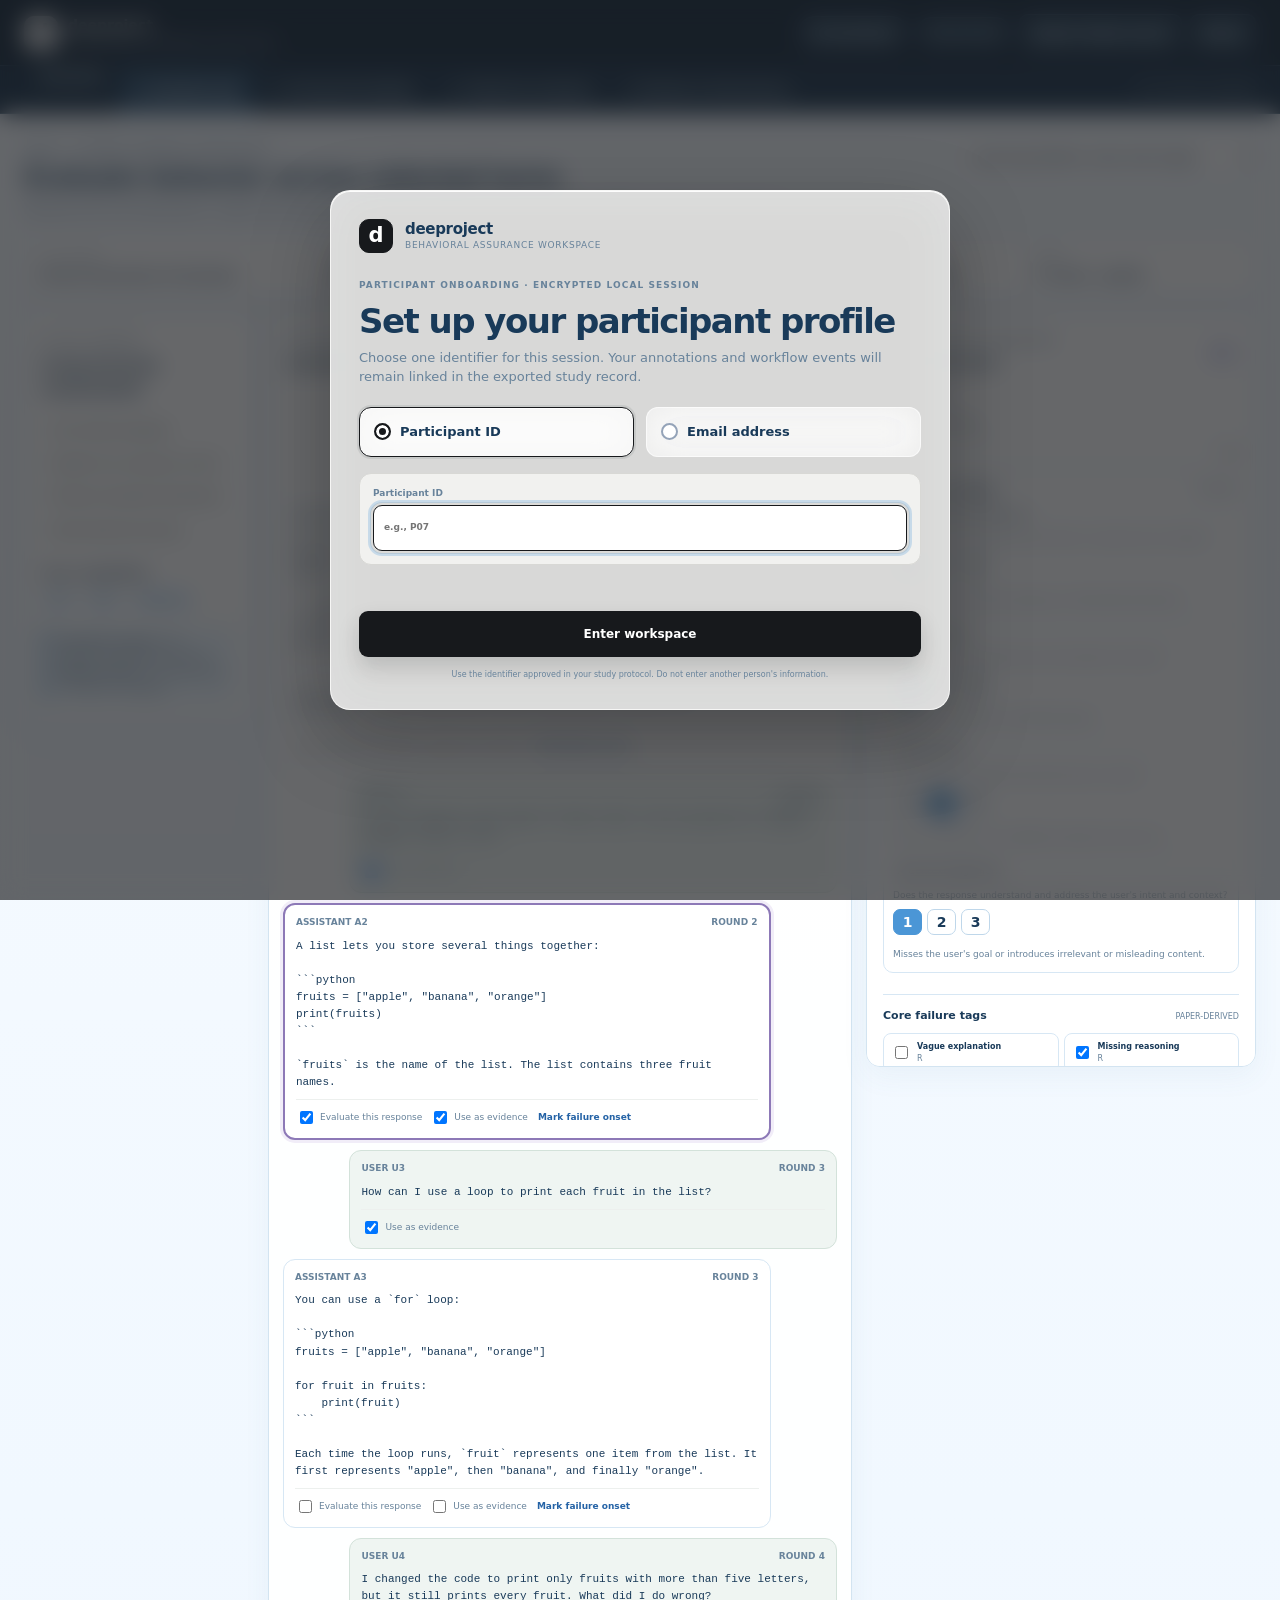
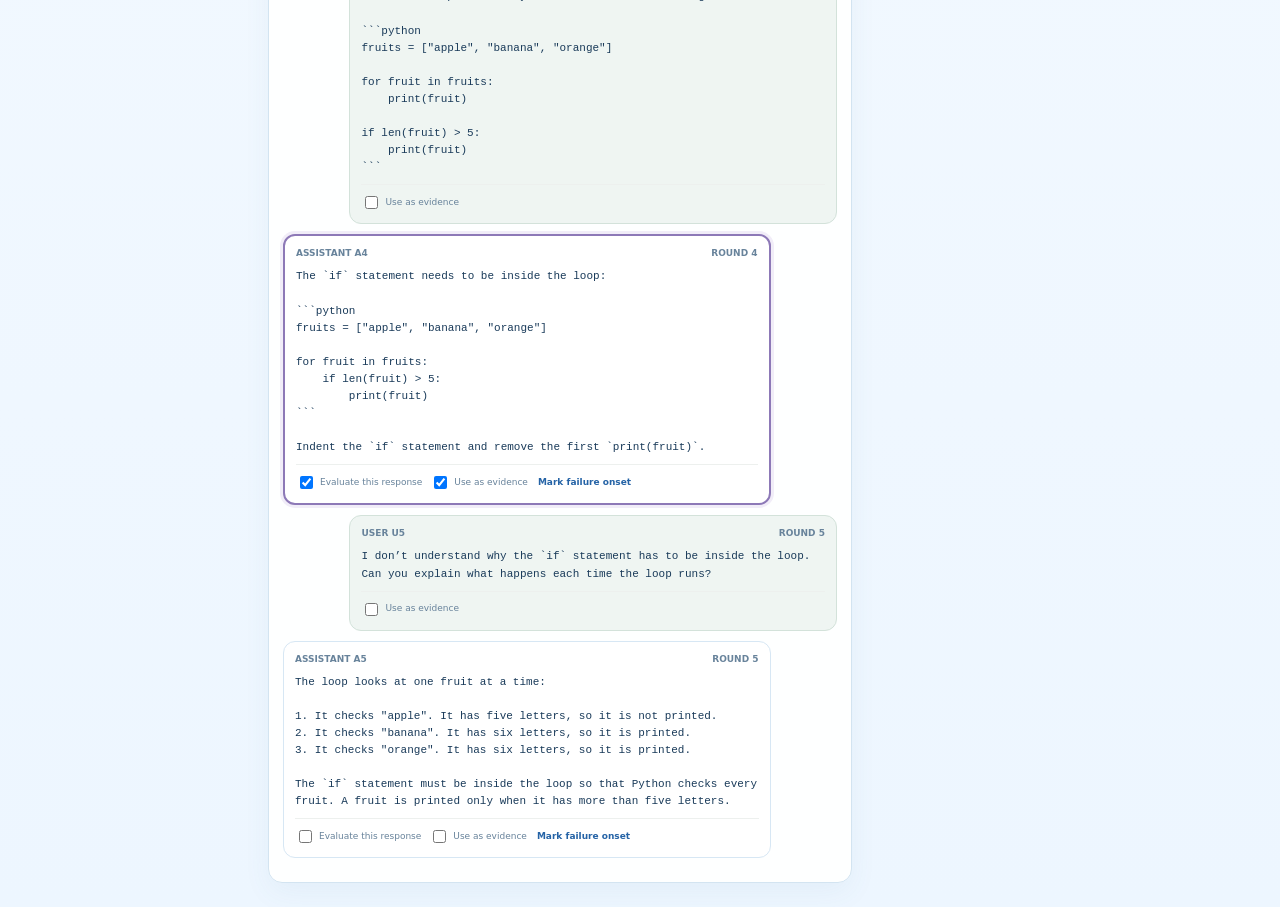
==== commit d890b1c2: "Update index.html" ====
--- a/index.html
+++ b/index.html
@@ -24,12 +24,15 @@
     </header>
 
     <nav class="primary-nav" aria-label="Primary navigation">
-      <button data-route="scenario" class="nav-item active">1. Scenario Lab</button>
-      <button data-route="framework" class="nav-item">2. Framework Builder</button>
-      <button data-route="horizon" class="nav-item">3. Trajectory Analysis</button>
-      <button data-route="review" class="nav-item">4. Review & Governance</button>
-      <span id="progressText" class="progress-text">0 of 2 tasks complete</span>
-    </nav>
+  <a href="overview.html" class="nav-item">Overview</a>
+
+  <button data-route="scenario" class="nav-item active">1. Scenario Lab</button>
+  <button data-route="framework" class="nav-item">2. Framework Builder</button>
+  <button data-route="horizon" class="nav-item">3. Trajectory Analysis</button>
+  <button data-route="review" class="nav-item">4. Review & Governance</button>
+
+  <span id="progressText" class="progress-text">0 of 2 tasks complete</span>
+</nav>
 
     <main id="viewRoot" tabindex="-1"></main>
   </div>
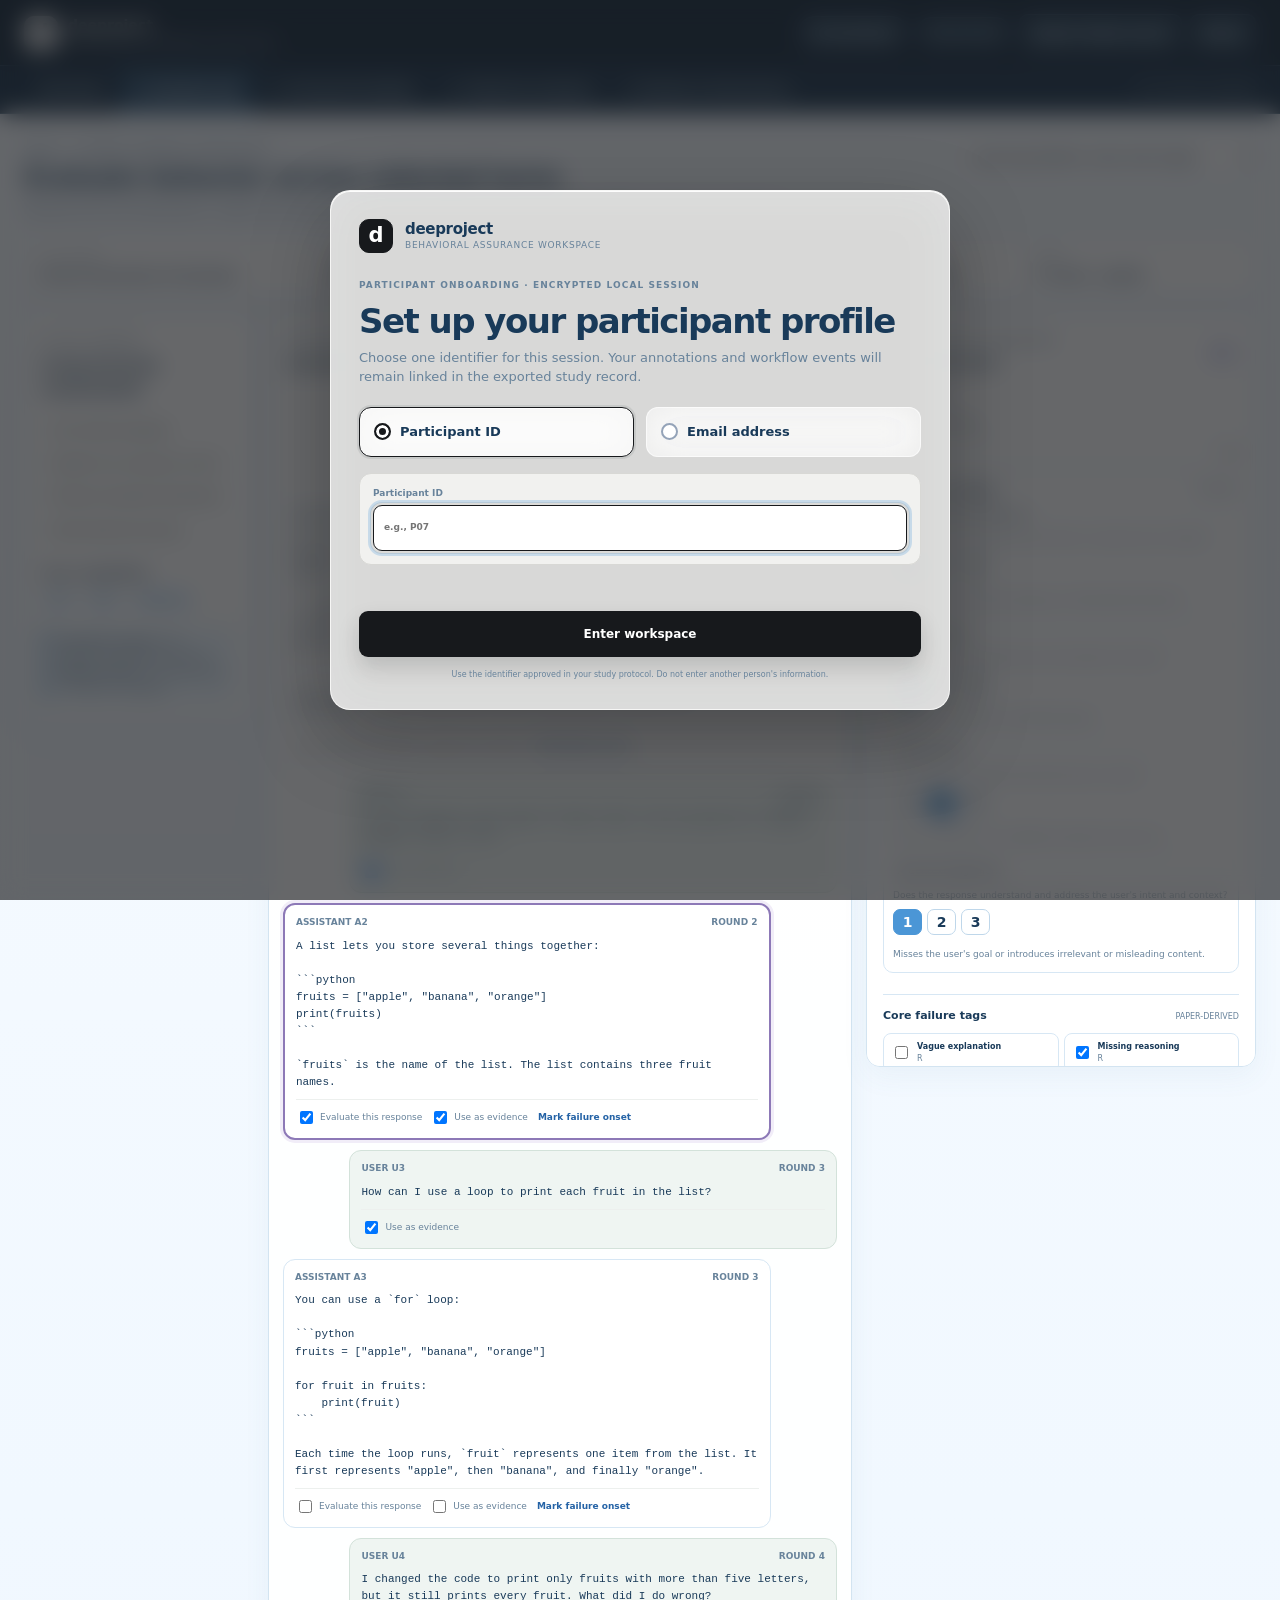
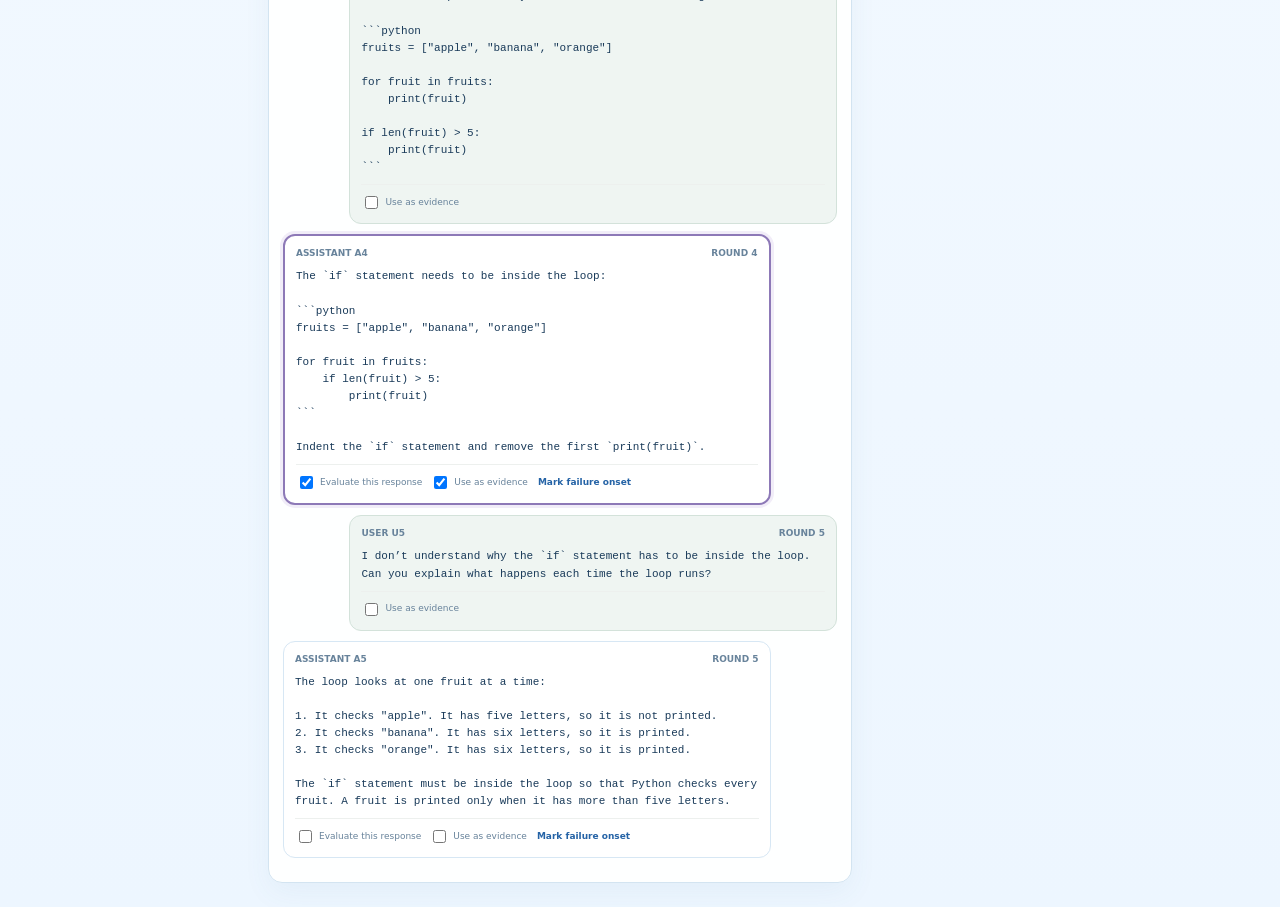
==== commit 228b1ff3: "Update index.html" ====
--- a/index.html
+++ b/index.html
@@ -24,7 +24,7 @@
     </header>
 
     <nav class="primary-nav" aria-label="Primary navigation">
-  <a href="overview.html" class="nav-item">Overview</a>
+   <a href="overview.html" class="nav-item overview-link">Overview</a>
 
   <button data-route="scenario" class="nav-item active">1. Scenario Lab</button>
   <button data-route="framework" class="nav-item">2. Framework Builder</button>
--- a/styles.css
+++ b/styles.css
@@ -1688,4 +1688,10 @@
     min-width: 0;
     flex-basis: auto;
   }
-}+}
+.primary-nav .overview-link {
+  display: flex;
+  align-items: center;
+  justify-content: center;
+  text-decoration: none;
+}
